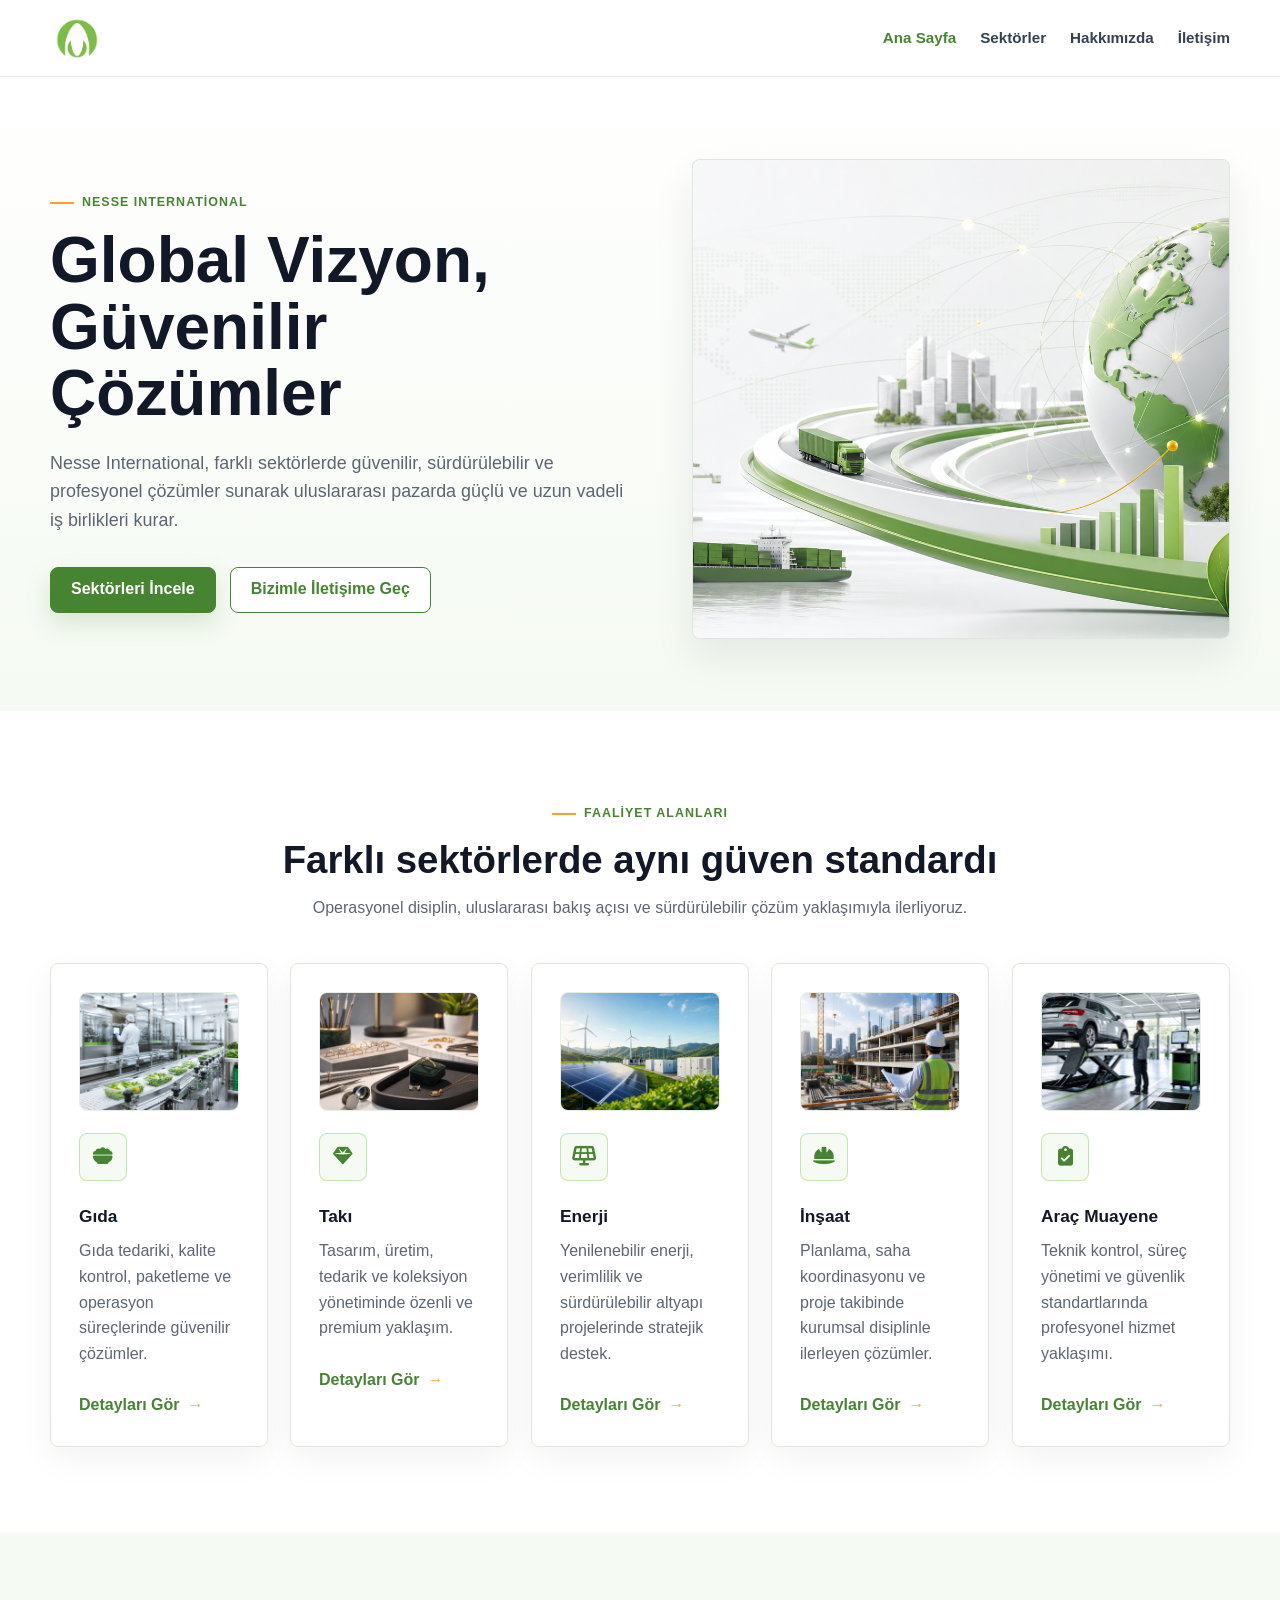
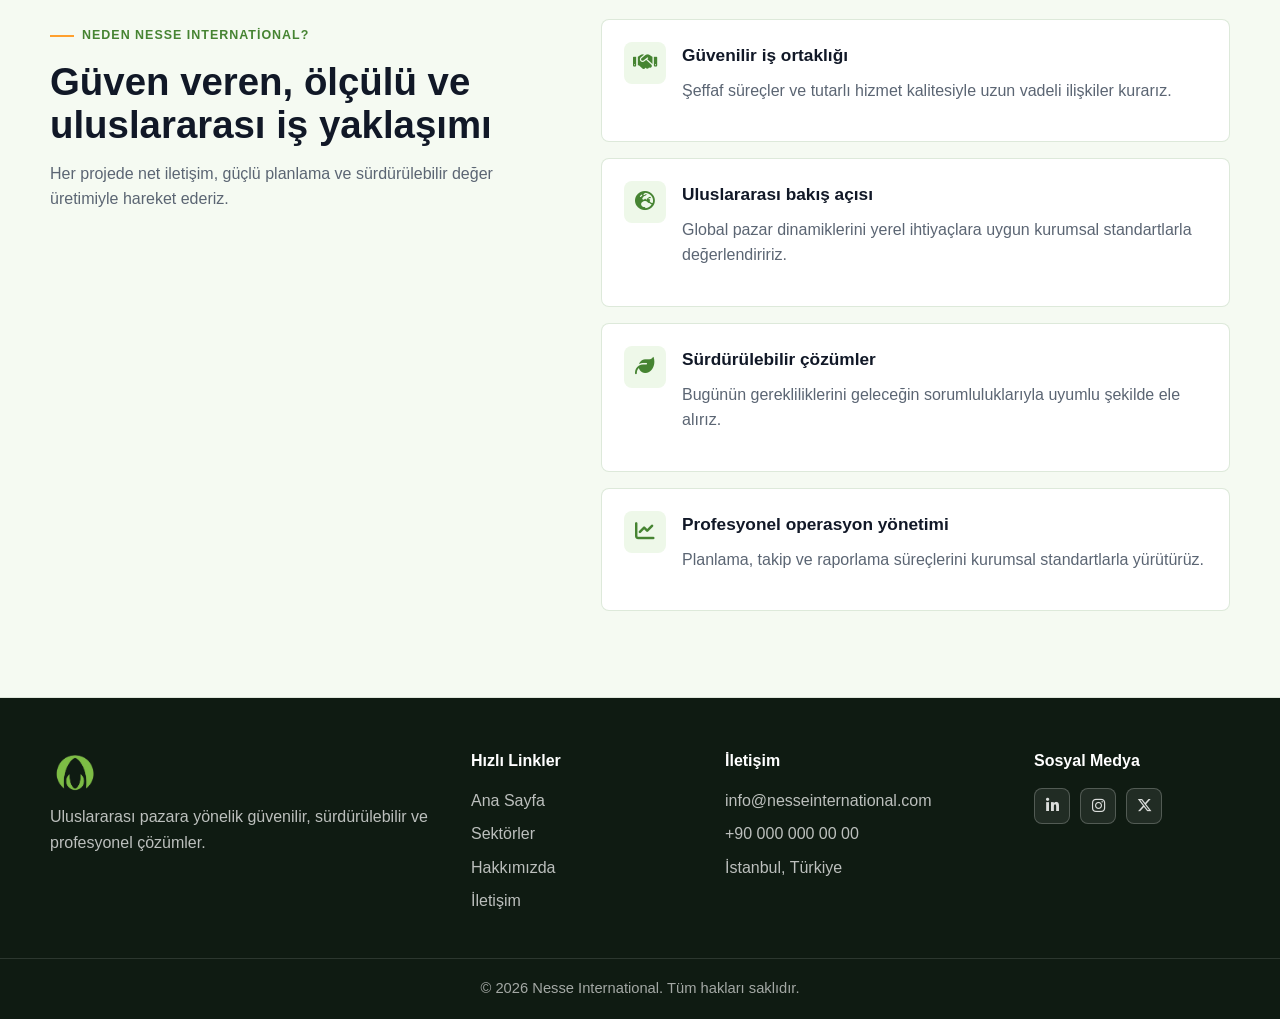
==== index.html @ e35ef635 "Add initial Nesse International website Add complete static site for Nesse International: homepage, " ====
<!doctype html>
<html lang="tr">
  <head>
    <meta charset="utf-8" />
    <meta name="viewport" content="width=device-width, initial-scale=1" />
    <title>Nesse International | Ana Sayfa</title>
    <meta
      name="description"
      content="Nesse International, farkli sektorlerde guvenilir, surdurulebilir ve profesyonel cozumler sunan kurumsal bir is ortagidir."
    />
    <link rel="stylesheet" href="https://cdnjs.cloudflare.com/ajax/libs/font-awesome/6.5.2/css/all.min.css" />
    <link rel="stylesheet" href="styles.css" />
  </head>
  <body>
    <header class="site-header">
      <nav class="navbar" aria-label="Ana navigasyon">
        <a class="brand" href="index.html" aria-label="Nesse International Ana Sayfa">
          <img class="brand-logo" src="assets/nesse_logo_yazisiz.png" alt="Nesse International" />
        </a>
        <button class="menu-toggle" type="button" aria-expanded="false" aria-controls="primary-menu">
          <span></span>
          <span></span>
          <span></span>
          <span class="sr-only">Menüyü aç</span>
        </button>
        <div class="nav-links" id="primary-menu">
          <a class="active" href="index.html">Ana Sayfa</a>
          <a href="sektorler.html">Sektörler</a>
          <a href="hakkimizda.html">Hakkımızda</a>
          <a href="iletisim.html">İletişim</a>
        </div>
      </nav>
    </header>

    <main>
      <section class="hero">
        <div class="container hero-grid">
          <div class="hero-copy">
            <span class="eyebrow">Nesse International</span>
            <h1>Global Vizyon, Güvenilir Çözümler</h1>
            <p>
              Nesse International, farklı sektörlerde güvenilir, sürdürülebilir ve profesyonel çözümler
              sunarak uluslararası pazarda güçlü ve uzun vadeli iş birlikleri kurar.
            </p>
            <div class="hero-actions">
              <a class="btn" href="sektorler.html">Sektörleri İncele</a>
              <a class="btn btn-outline" href="iletisim.html">Bizimle İletişime Geç</a>
            </div>
          </div>
          <div class="hero-visual" aria-label="Global ticaret ve büyüme görseli">
            <img src="assets/hero-global.png" alt="Soyut global bağlantılar ve sürdürülebilir büyüme görseli" />
          </div>
        </div>
      </section>

      <section class="section">
        <div class="container section-heading">
          <span class="eyebrow">Faaliyet Alanları</span>
          <h2>Farklı sektörlerde aynı güven standardı</h2>
          <p>Operasyonel disiplin, uluslararası bakış açısı ve sürdürülebilir çözüm yaklaşımıyla ilerliyoruz.</p>
        </div>
        <div class="container card-grid five">
          <article class="service-card">
            <img src="assets/sector-gida.png" alt="Modern gıda üretim ve paketleme tesisi" />
            <span class="icon-box" aria-hidden="true"><i class="fa-solid fa-bowl-food"></i></span>
            <h3>Gıda</h3>
            <p>Gıda tedariki, kalite kontrol, paketleme ve operasyon süreçlerinde güvenilir çözümler.</p>
            <a class="text-link" href="sektorler.html">Detayları Gör</a>
          </article>
          <article class="service-card">
            <img src="assets/sector-taki.png" alt="Premium takı üretim ve sunum alanı" />
            <span class="icon-box" aria-hidden="true"><i class="fa-solid fa-gem"></i></span>
            <h3>Takı</h3>
            <p>Tasarım, üretim, tedarik ve koleksiyon yönetiminde özenli ve premium yaklaşım.</p>
            <a class="text-link" href="sektorler.html">Detayları Gör</a>
          </article>
          <article class="service-card">
            <img src="assets/sector-enerji.png" alt="Yenilenebilir enerji altyapısı" />
            <span class="icon-box" aria-hidden="true"><i class="fa-solid fa-solar-panel"></i></span>
            <h3>Enerji</h3>
            <p>Yenilenebilir enerji, verimlilik ve sürdürülebilir altyapı projelerinde stratejik destek.</p>
            <a class="text-link" href="sektorler.html">Detayları Gör</a>
          </article>
          <article class="service-card">
            <img src="assets/sector-insaat.png" alt="Modern inşaat ve proje yönetimi sahası" />
            <span class="icon-box" aria-hidden="true"><i class="fa-solid fa-helmet-safety"></i></span>
            <h3>İnşaat</h3>
            <p>Planlama, saha koordinasyonu ve proje takibinde kurumsal disiplinle ilerleyen çözümler.</p>
            <a class="text-link" href="sektorler.html">Detayları Gör</a>
          </article>
          <article class="service-card">
            <img src="assets/sector-arac-muayene.png" alt="Araç muayene ve teknik kontrol istasyonu" />
            <span class="icon-box" aria-hidden="true"><i class="fa-solid fa-clipboard-check"></i></span>
            <h3>Araç Muayene</h3>
            <p>Teknik kontrol, süreç yönetimi ve güvenlik standartlarında profesyonel hizmet yaklaşımı.</p>
            <a class="text-link" href="sektorler.html">Detayları Gör</a>
          </article>
        </div>
      </section>

      <section class="section soft-section">
        <div class="container split">
          <div class="section-heading align-left">
            <span class="eyebrow">Neden Nesse International?</span>
            <h2>Güven veren, ölçülü ve uluslararası iş yaklaşımı</h2>
            <p>
              Her projede net iletişim, güçlü planlama ve sürdürülebilir değer üretimiyle hareket ederiz.
            </p>
          </div>
          <div class="feature-list">
            <div class="feature-item">
              <span class="check-icon" aria-hidden="true"><i class="fa-solid fa-handshake"></i></span>
              <div>
                <h3>Güvenilir iş ortaklığı</h3>
                <p>Şeffaf süreçler ve tutarlı hizmet kalitesiyle uzun vadeli ilişkiler kurarız.</p>
              </div>
            </div>
            <div class="feature-item">
              <span class="check-icon" aria-hidden="true"><i class="fa-solid fa-earth-europe"></i></span>
              <div>
                <h3>Uluslararası bakış açısı</h3>
                <p>Global pazar dinamiklerini yerel ihtiyaçlara uygun kurumsal standartlarla değerlendiririz.</p>
              </div>
            </div>
            <div class="feature-item">
              <span class="check-icon" aria-hidden="true"><i class="fa-solid fa-leaf"></i></span>
              <div>
                <h3>Sürdürülebilir çözümler</h3>
                <p>Bugünün gerekliliklerini geleceğin sorumluluklarıyla uyumlu şekilde ele alırız.</p>
              </div>
            </div>
            <div class="feature-item">
              <span class="check-icon" aria-hidden="true"><i class="fa-solid fa-chart-line"></i></span>
              <div>
                <h3>Profesyonel operasyon yönetimi</h3>
                <p>Planlama, takip ve raporlama süreçlerini kurumsal standartlarla yürütürüz.</p>
              </div>
            </div>
          </div>
        </div>
      </section>

    </main>

    <footer class="site-footer">
      <div class="container footer-grid">
        <div>
          <a class="brand footer-brand" href="index.html">
            <img class="brand-logo" src="assets/nesse_logo_yazisiz.png" alt="Nesse International" />
          </a>
          <p>Uluslararası pazara yönelik güvenilir, sürdürülebilir ve profesyonel çözümler.</p>
        </div>
        <div>
          <h3>Hızlı Linkler</h3>
          <a href="index.html">Ana Sayfa</a>
          <a href="sektorler.html">Sektörler</a>
          <a href="hakkimizda.html">Hakkımızda</a>
          <a href="iletisim.html">İletişim</a>
        </div>
        <div>
          <h3>İletişim</h3>
          <p>info@nesseinternational.com</p>
          <p>+90 000 000 00 00</p>
          <p>İstanbul, Türkiye</p>
        </div>
        <div>
          <h3>Sosyal Medya</h3>
          <div class="social-row" aria-label="Sosyal medya ikonları">
            <span><i class="fa-brands fa-linkedin-in" aria-hidden="true"></i></span>
            <span><i class="fa-brands fa-instagram" aria-hidden="true"></i></span>
            <span><i class="fa-brands fa-x-twitter" aria-hidden="true"></i></span>
          </div>
        </div>
      </div>
      <div class="footer-bottom">© 2026 Nesse International. Tüm hakları saklıdır.</div>
    </footer>

    <script src="script.js"></script>
  </body>
</html>
---- styles.css ----
:root {
  --green: #468432;
  --green-dark: #356926;
  --green-soft: #9ad872;
  --yellow: #ffef91;
  --orange: #ffa02e;
  --ink: #111827;
  --muted: #5b6573;
  --line: #dfe7dc;
  --surface: #ffffff;
  --surface-soft: #f5faf2;
  --surface-gray: #f7f8f6;
  --shadow: 0 18px 42px rgba(17, 24, 39, 0.08);
  --radius: 8px;
  --container: 1180px;
}

* {
  box-sizing: border-box;
}

body {
  margin: 0;
  color: var(--ink);
  background: var(--surface);
  font-family: Inter, Manrope, "Segoe UI", Arial, sans-serif;
  line-height: 1.6;
}

html {
  scroll-behavior: smooth;
  scrollbar-color: var(--green) #eef8e9;
  scrollbar-width: thin;
}

::-webkit-scrollbar {
  width: 12px;
}

::-webkit-scrollbar-track {
  background: #eef8e9;
}

::-webkit-scrollbar-thumb {
  border: 3px solid #eef8e9;
  border-radius: 999px;
  background: var(--green);
}

::-webkit-scrollbar-thumb:hover {
  background: var(--green-dark);
}

img {
  display: block;
  max-width: 100%;
}

a {
  color: inherit;
  text-decoration: none;
}

p,
h1,
h2,
h3 {
  margin-top: 0;
}

p {
  color: var(--muted);
}

.container {
  width: min(100% - 40px, var(--container));
  margin-inline: auto;
}

.narrow {
  max-width: 840px;
  text-align: center;
}

.site-header {
  position: sticky;
  top: 0;
  z-index: 50;
  background: rgba(255, 255, 255, 0.92);
  border-bottom: 1px solid rgba(223, 231, 220, 0.8);
  backdrop-filter: blur(14px);
}

.navbar {
  width: min(100% - 40px, var(--container));
  min-height: 76px;
  margin-inline: auto;
  display: flex;
  align-items: center;
  justify-content: space-between;
  gap: 24px;
}

.brand {
  display: inline-flex;
  align-items: center;
  gap: 12px;
  font-weight: 800;
  color: var(--ink);
  letter-spacing: 0;
}

.brand-logo {
  display: block;
  width: auto;
  height: 52px;
  object-fit: contain;
}

.brand-mark {
  display: grid;
  width: 40px;
  height: 40px;
  place-items: center;
  border-radius: var(--radius);
  color: #ffffff;
  background: linear-gradient(135deg, var(--green), var(--green-soft));
  font-weight: 900;
}

.nav-links {
  display: flex;
  align-items: center;
  gap: 24px;
  font-size: 0.95rem;
  font-weight: 650;
}

.nav-links a:not(.btn) {
  color: #334155;
}

.nav-links a:not(.btn):hover,
.nav-links a.active {
  color: var(--green);
}

.btn {
  display: inline-flex;
  min-height: 46px;
  align-items: center;
  justify-content: center;
  border: 1px solid var(--green);
  border-radius: var(--radius);
  padding: 0 20px;
  background: var(--green);
  color: #ffffff;
  font-weight: 750;
  line-height: 1.15;
  box-shadow: 0 10px 24px rgba(70, 132, 50, 0.18);
  transition: background 180ms ease, border-color 180ms ease, transform 180ms ease;
}

.btn:hover {
  border-color: var(--green-dark);
  background: var(--green-dark);
  transform: translateY(-1px);
}

.btn-small {
  min-height: 40px;
  padding-inline: 16px;
}

.btn-outline {
  color: var(--green);
  background: #ffffff;
  box-shadow: none;
}

.btn-outline:hover {
  color: #ffffff;
}

.btn-light {
  border-color: #ffffff;
  color: var(--green);
  background: #ffffff;
  box-shadow: none;
}

.btn-light:hover {
  border-color: var(--yellow);
  background: var(--yellow);
  color: var(--ink);
}

.menu-toggle {
  display: none;
  width: 44px;
  height: 44px;
  border: 1px solid var(--line);
  border-radius: var(--radius);
  background: #ffffff;
  cursor: pointer;
}

.menu-toggle span:not(.sr-only) {
  display: block;
  width: 18px;
  height: 2px;
  margin: 4px auto;
  background: var(--ink);
}

.sr-only {
  position: absolute;
  width: 1px;
  height: 1px;
  padding: 0;
  overflow: hidden;
  clip: rect(0, 0, 0, 0);
  white-space: nowrap;
  border: 0;
}

.hero {
  padding: 82px 0 72px;
  background: linear-gradient(180deg, #ffffff 0%, var(--surface-soft) 100%);
}

.hero-grid {
  display: grid;
  grid-template-columns: minmax(0, 1fr) minmax(360px, 0.92fr);
  align-items: center;
  gap: 58px;
}

.hero-copy h1,
.page-hero h1 {
  max-width: 760px;
  margin-bottom: 22px;
  color: var(--ink);
  font-size: clamp(2.5rem, 5vw, 4.9rem);
  line-height: 1.04;
  letter-spacing: 0;
}

.hero-copy p,
.page-hero p {
  max-width: 680px;
  font-size: 1.12rem;
}

.hero-actions {
  display: flex;
  flex-wrap: wrap;
  gap: 14px;
  margin-top: 32px;
}

.hero-visual {
  overflow: hidden;
  border: 1px solid rgba(70, 132, 50, 0.18);
  border-radius: var(--radius);
  background: #ffffff;
  box-shadow: var(--shadow);
}

.hero-visual img {
  width: 100%;
  aspect-ratio: 1.12 / 1;
  object-fit: cover;
}

.eyebrow {
  display: inline-flex;
  align-items: center;
  gap: 8px;
  margin-bottom: 14px;
  color: var(--green);
  font-size: 0.78rem;
  font-weight: 850;
  letter-spacing: 0.08em;
  text-transform: uppercase;
}

.eyebrow::before {
  content: "";
  width: 24px;
  height: 2px;
  background: var(--orange);
}

.section {
  padding: 86px 0;
}

.no-top {
  padding-top: 0;
}

.soft-section {
  background: var(--surface-soft);
}

.section-heading {
  max-width: 760px;
  margin-bottom: 42px;
  text-align: center;
}

.section-heading h2,
.content-card h2,
.contact-info h2,
.sector-content h2 {
  margin-bottom: 14px;
  color: var(--ink);
  font-size: clamp(1.8rem, 3vw, 2.8rem);
  line-height: 1.13;
  letter-spacing: 0;
}

.align-left {
  margin-inline: 0;
  text-align: left;
}

.card-grid {
  display: grid;
  gap: 22px;
}

.card-grid.four {
  grid-template-columns: repeat(4, minmax(0, 1fr));
}

.card-grid.five {
  grid-template-columns: repeat(5, minmax(0, 1fr));
}

.service-card,
.value-card,
.content-card,
.contact-form,
.contact-info {
  border: 1px solid var(--line);
  border-radius: var(--radius);
  background: #ffffff;
  box-shadow: 0 12px 34px rgba(17, 24, 39, 0.05);
}

.service-card,
.value-card {
  padding: 28px;
}

.service-card img {
  width: 100%;
  aspect-ratio: 1.35 / 1;
  margin-bottom: 22px;
  border-radius: var(--radius);
  object-fit: cover;
  border: 1px solid rgba(70, 132, 50, 0.13);
}

.service-card h3,
.value-card h3,
.feature-item h3 {
  margin-bottom: 8px;
  color: var(--ink);
  font-size: 1.08rem;
}

.text-link {
  display: inline-flex;
  margin-top: 10px;
  color: var(--green);
  font-weight: 800;
}

.text-link::after {
  content: "→";
  margin-left: 8px;
  color: var(--orange);
}

.icon-box {
  position: relative;
  display: inline-grid;
  width: 48px;
  height: 48px;
  place-items: center;
  margin-bottom: 22px;
  border: 1px solid rgba(154, 216, 114, 0.55);
  border-radius: var(--radius);
  background: var(--surface-soft);
}

.icon-box.large {
  width: 86px;
  height: 86px;
  margin: 0;
}

.icon-box i,
.check-icon i,
.mini-icon i {
  color: var(--green);
  font-size: 1.22rem;
  line-height: 1;
}

.split {
  display: grid;
  grid-template-columns: 0.88fr 1.12fr;
  gap: 56px;
  align-items: start;
}

.feature-list {
  display: grid;
  gap: 16px;
}

.feature-item {
  display: grid;
  grid-template-columns: 42px 1fr;
  gap: 16px;
  padding: 22px;
  border: 1px solid rgba(70, 132, 50, 0.18);
  border-radius: var(--radius);
  background: #ffffff;
}

.check-icon {
  position: relative;
  display: grid;
  width: 42px;
  height: 42px;
  place-items: center;
  border-radius: var(--radius);
  background: #eef8e9;
}

.page-hero {
  padding: 74px 0 66px;
  background: linear-gradient(180deg, #ffffff 0%, var(--surface-soft) 100%);
}

.page-hero h1,
.page-hero p {
  margin-inline: auto;
}

.sector-stack {
  display: grid;
  gap: 24px;
}

.sector-panel {
  display: grid;
  grid-template-columns: 220px 1fr;
  gap: 34px;
  align-items: center;
  padding: 34px;
  border: 1px solid var(--line);
  border-radius: var(--radius);
  background: #ffffff;
  box-shadow: 0 12px 34px rgba(17, 24, 39, 0.05);
}

.sector-media {
  display: grid;
  min-height: 220px;
  place-items: center;
  overflow: hidden;
  border-radius: var(--radius);
  background: var(--surface-soft);
}

.sector-media img {
  width: 100%;
  height: 100%;
  min-height: 220px;
  object-fit: cover;
}

.accent-green .sector-media {
  background: #eef8e9;
}

.accent-lime .sector-media {
  background: #f3fbef;
}

.accent-yellow .sector-media {
  background: #fffbea;
}

.accent-orange .sector-media {
  background: #fff4e5;
}

.accent-gray .sector-media {
  background: #f4f6f4;
}

.pill {
  display: inline-flex;
  margin-bottom: 12px;
  border-radius: 999px;
  padding: 5px 12px;
  background: #fff4e5;
  color: #885316;
  font-size: 0.78rem;
  font-weight: 800;
}

.clean-list {
  display: grid;
  gap: 9px;
  margin: 20px 0 24px;
  padding: 0;
  list-style: none;
  color: #344054;
}

.clean-list li {
  position: relative;
  padding-left: 24px;
}

.clean-list li::before {
  content: "";
  position: absolute;
  left: 0;
  top: 0.72em;
  width: 8px;
  height: 8px;
  border-radius: 50%;
  background: var(--green);
}

.about-grid,
.contact-grid {
  display: grid;
  grid-template-columns: minmax(0, 0.95fr) minmax(0, 1.05fr);
  gap: 44px;
  align-items: center;
}

.visual-placeholder,
.map-placeholder {
  display: grid;
  place-items: center;
  border: 1px solid var(--line);
  border-radius: var(--radius);
  background:
    linear-gradient(135deg, rgba(70, 132, 50, 0.12), rgba(154, 216, 114, 0.08)),
    var(--surface-gray);
  color: var(--green);
  font-weight: 800;
}

.visual-placeholder {
  min-height: 430px;
}

.map-placeholder {
  min-height: 320px;
}

.two-column {
  display: grid;
  grid-template-columns: repeat(2, minmax(0, 1fr));
  gap: 24px;
}

.content-card {
  padding: 34px;
}

.contact-grid {
  align-items: start;
}

.contact-form {
  display: grid;
  gap: 18px;
  padding: 34px;
}

.field-row {
  display: grid;
  grid-template-columns: repeat(2, minmax(0, 1fr));
  gap: 18px;
}

.field-group {
  display: grid;
  gap: 8px;
}

label {
  color: #253044;
  font-size: 0.92rem;
  font-weight: 750;
}

input,
textarea {
  width: 100%;
  border: 1px solid #d7dfd3;
  border-radius: var(--radius);
  padding: 13px 14px;
  color: var(--ink);
  background: #ffffff;
  font: inherit;
}

input:focus,
textarea:focus {
  border-color: var(--green);
  outline: 3px solid rgba(154, 216, 114, 0.3);
}

textarea {
  resize: vertical;
}

.contact-info {
  padding: 34px;
}

.info-item {
  display: grid;
  grid-template-columns: 38px 1fr;
  gap: 14px;
  padding: 18px 0;
  border-top: 1px solid var(--line);
}

.mini-icon {
  display: grid;
  width: 38px;
  height: 38px;
  place-items: center;
  border-radius: var(--radius);
  background: #eef8e9;
}

.mini-icon i {
  font-size: 1rem;
}

.site-footer {
  border-top: 1px solid var(--line);
  background: #0f1b12;
  color: #ffffff;
}

.footer-grid {
  display: grid;
  grid-template-columns: 1.4fr 0.8fr 1fr 0.7fr;
  gap: 30px;
  padding: 50px 0 36px;
}

.footer-grid p,
.footer-grid a {
  display: block;
  margin: 0 0 8px;
  color: rgba(255, 255, 255, 0.72);
}

.footer-grid h3 {
  margin-bottom: 14px;
  font-size: 1rem;
  color: #ffffff;
}

.footer-brand {
  display: inline-flex;
  margin-bottom: 16px;
  color: #ffffff;
}

.footer-brand .brand-logo {
  height: 48px;
}

.social-row {
  display: flex;
  gap: 10px;
}

.social-row span {
  display: grid;
  width: 36px;
  height: 36px;
  place-items: center;
  border: 1px solid rgba(255, 255, 255, 0.22);
  border-radius: var(--radius);
  background: rgba(255, 255, 255, 0.08);
}

.social-row i {
  color: rgba(255, 255, 255, 0.84);
  font-size: 0.95rem;
}

.reveal {
  opacity: 0;
  transform: translate3d(0, 22px, 0);
  transition:
    opacity var(--reveal-duration, 560ms) ease,
    transform var(--reveal-duration, 560ms) cubic-bezier(0.16, 1, 0.3, 1);
  transition-delay: var(--reveal-delay, 0ms);
  will-change: opacity, transform;
}

.reveal.is-visible {
  opacity: 1;
  transform: translate3d(0, 0, 0);
}

.footer-bottom {
  border-top: 1px solid rgba(255, 255, 255, 0.12);
  padding: 18px 20px;
  color: rgba(255, 255, 255, 0.62);
  text-align: center;
  font-size: 0.92rem;
}

@media (max-width: 980px) {
  .hero-grid,
  .split,
  .about-grid,
  .contact-grid,
  .two-column {
    grid-template-columns: 1fr;
  }

  .card-grid.four,
  .card-grid.five {
    grid-template-columns: repeat(2, minmax(0, 1fr));
  }

  .sector-panel {
    grid-template-columns: 1fr;
  }

  .sector-media {
    min-height: 180px;
  }

  .footer-grid {
    grid-template-columns: repeat(2, minmax(0, 1fr));
  }
}

@media (max-width: 760px) {
  .container,
  .navbar {
    width: min(100% - 28px, var(--container));
  }

  .navbar {
    min-height: 68px;
  }

  .menu-toggle {
    display: block;
  }

  .nav-links {
    position: absolute;
    inset: 68px 14px auto;
    display: none;
    flex-direction: column;
    align-items: stretch;
    gap: 0;
    padding: 12px;
    border: 1px solid var(--line);
    border-radius: var(--radius);
    background: #ffffff;
    box-shadow: var(--shadow);
  }

  .nav-links.open {
    display: flex;
  }

  .nav-links a {
    padding: 12px;
  }

  .nav-links .btn {
    margin-top: 8px;
  }

  .hero,
  .section,
  .page-hero {
    padding: 58px 0;
  }

  .hero-copy h1,
  .page-hero h1 {
    font-size: 2.55rem;
  }

  .hero-visual img {
    aspect-ratio: 1 / 0.82;
  }

  .card-grid.four,
  .card-grid.five,
  .field-row,
  .footer-grid {
    grid-template-columns: 1fr;
  }

}

@media (max-width: 460px) {
  .hero-actions {
    flex-direction: column;
  }

  .btn {
    width: 100%;
  }

  .service-card,
  .value-card,
  .content-card,
  .contact-form,
  .contact-info,
  .sector-panel {
    padding: 22px;
  }
}

@media (prefers-reduced-motion: reduce) {
  html {
    scroll-behavior: auto;
  }

  .reveal {
    opacity: 1;
    transform: none;
    transition: none;
  }
}
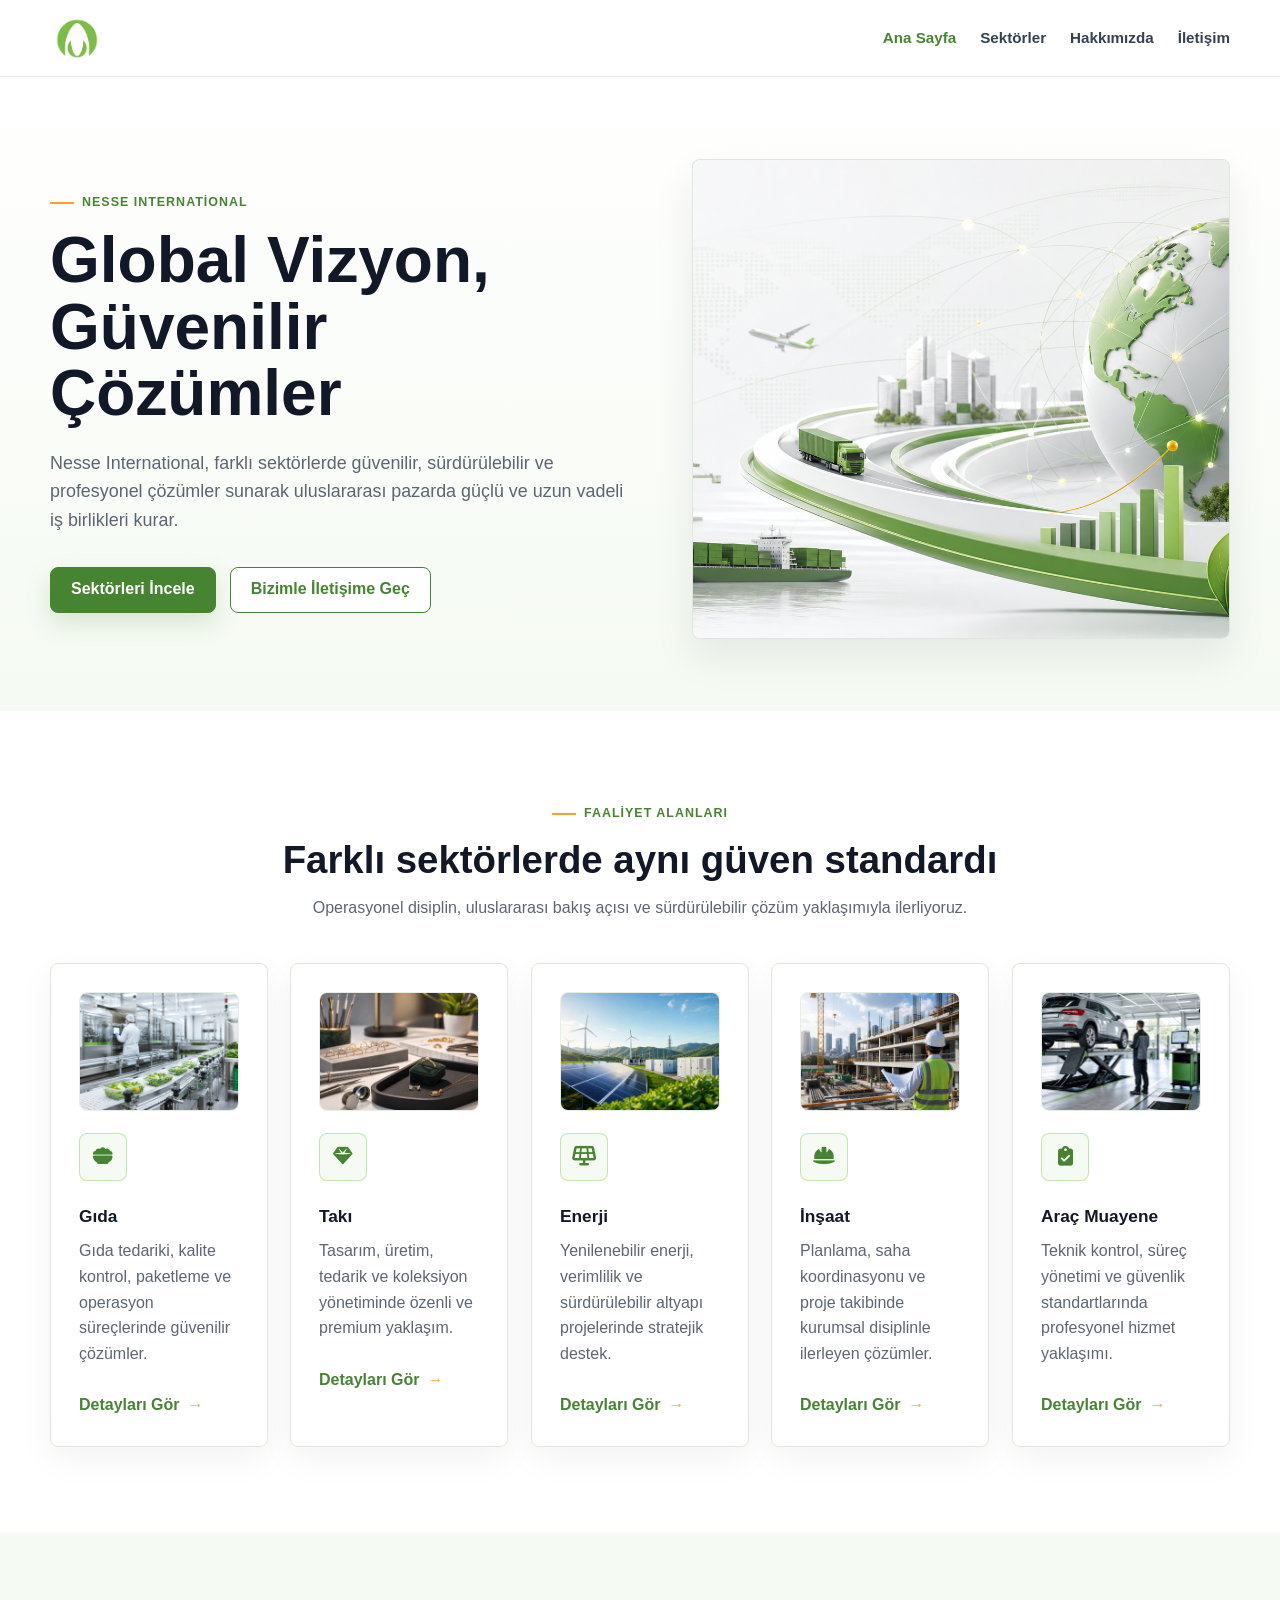
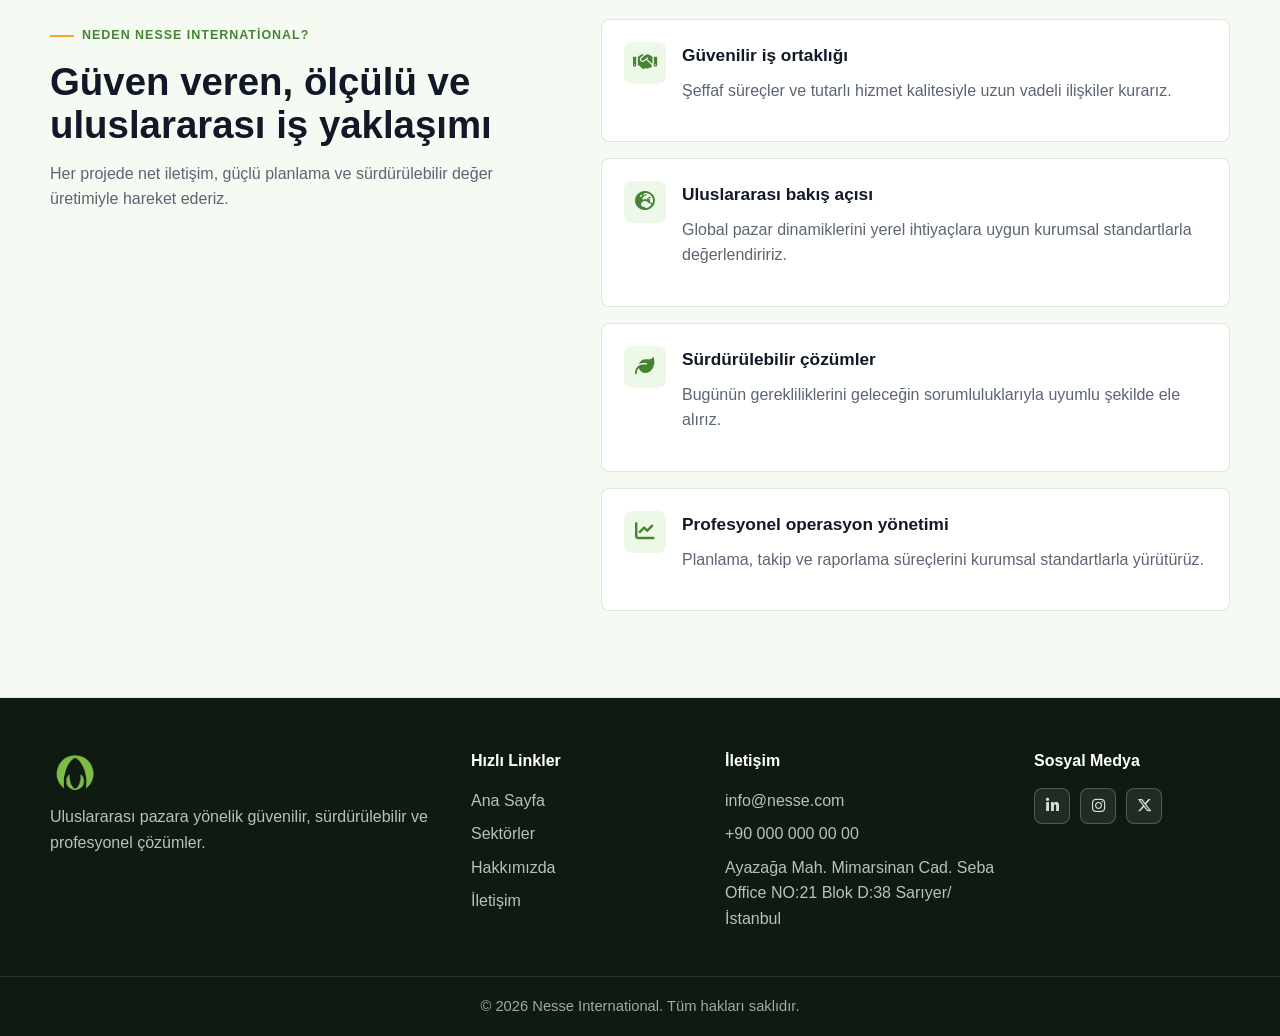
==== commit 85a79ca1: "Update contact email and office address Replace legacy contact details across site pages: change con" ====
--- a/index.html
+++ b/index.html
@@ -159,9 +159,9 @@
         </div>
         <div>
           <h3>İletişim</h3>
-          <p>info@nesseinternational.com</p>
+          <p>info@nesse.com</p>
           <p>+90 000 000 00 00</p>
-          <p>İstanbul, Türkiye</p>
+          <p>Ayazağa Mah. Mimarsinan Cad. Seba Office NO:21 Blok D:38 Sarıyer/İstanbul</p>
         </div>
         <div>
           <h3>Sosyal Medya</h3>
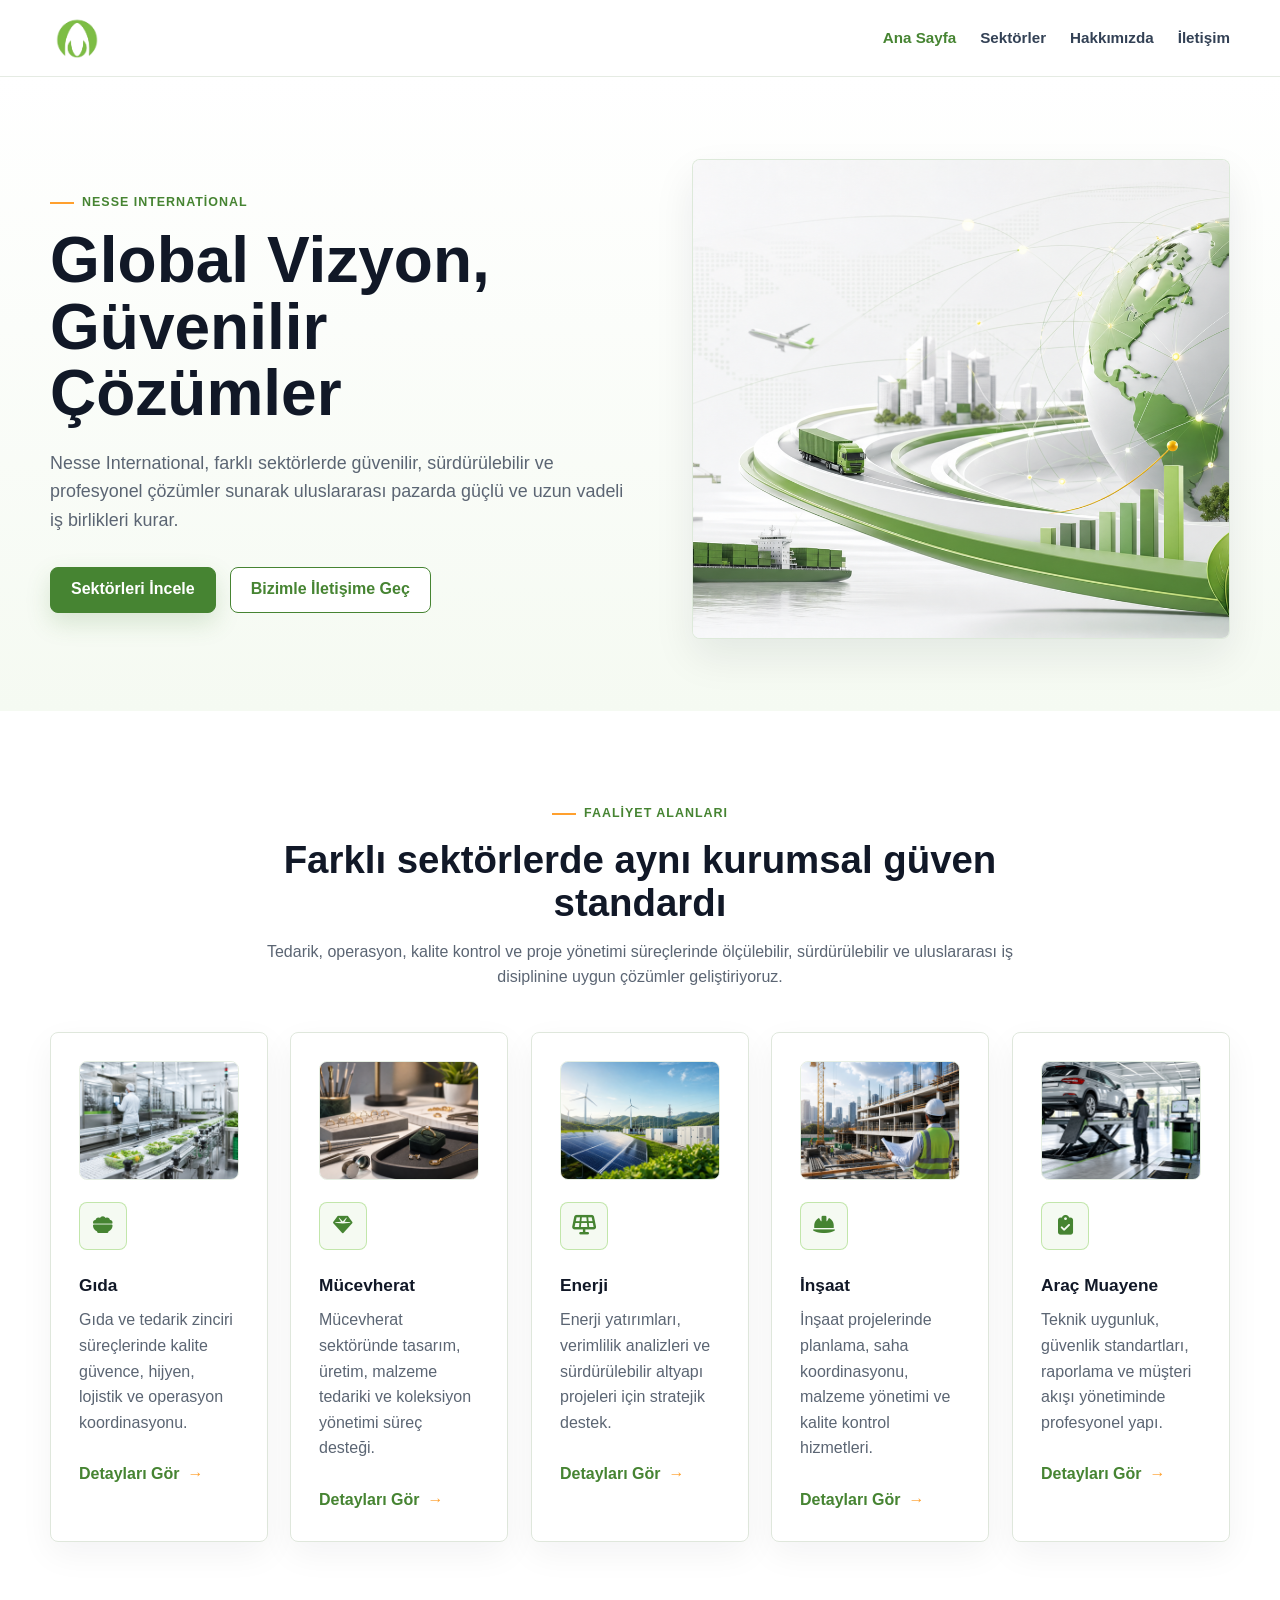
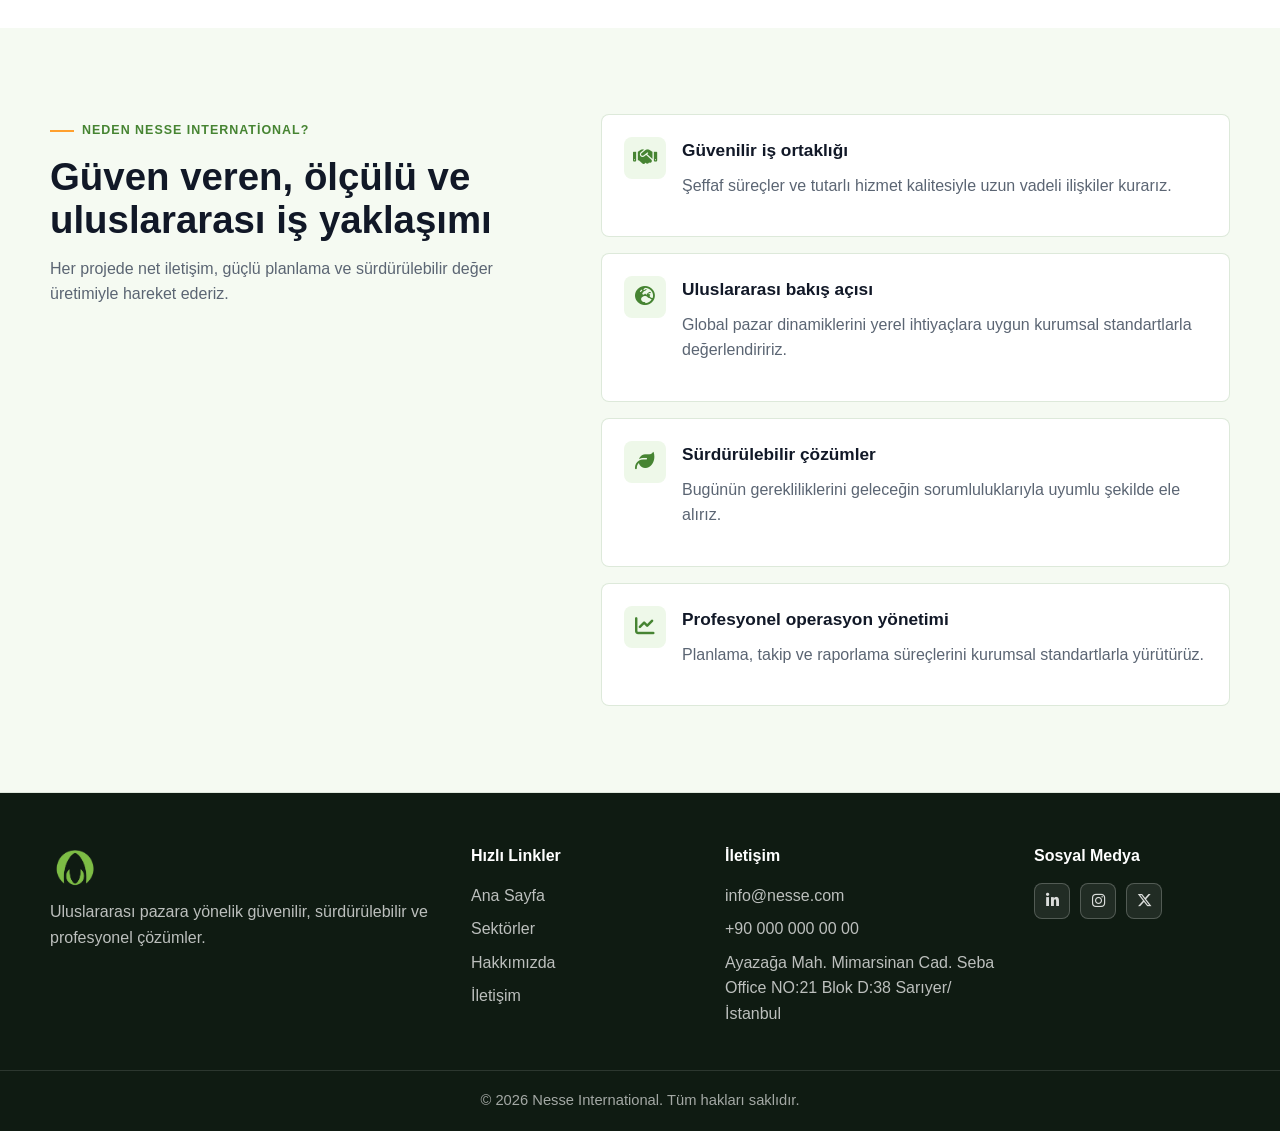
==== commit a74f5e49: "Add sector detail pages and content/UI updates Add dedicated sector detail pages (sektor-gida, sekto" ====
--- a/index.html
+++ b/index.html
@@ -6,7 +6,7 @@
     <title>Nesse International | Ana Sayfa</title>
     <meta
       name="description"
-      content="Nesse International, farkli sektorlerde guvenilir, surdurulebilir ve profesyonel cozumler sunan kurumsal bir is ortagidir."
+      content="Nesse International, farklı sektörlerde güvenilir, sürdürülebilir ve profesyonel çözümler sunan kurumsal bir iş ortağıdır."
     />
     <link rel="stylesheet" href="https://cdnjs.cloudflare.com/ajax/libs/font-awesome/6.5.2/css/all.min.css" />
     <link rel="stylesheet" href="styles.css" />
@@ -56,44 +56,47 @@
       <section class="section">
         <div class="container section-heading">
           <span class="eyebrow">Faaliyet Alanları</span>
-          <h2>Farklı sektörlerde aynı güven standardı</h2>
-          <p>Operasyonel disiplin, uluslararası bakış açısı ve sürdürülebilir çözüm yaklaşımıyla ilerliyoruz.</p>
+          <h2>Farklı sektörlerde aynı kurumsal güven standardı</h2>
+          <p>
+            Tedarik, operasyon, kalite kontrol ve proje yönetimi süreçlerinde ölçülebilir,
+            sürdürülebilir ve uluslararası iş disiplinine uygun çözümler geliştiriyoruz.
+          </p>
         </div>
         <div class="container card-grid five">
           <article class="service-card">
             <img src="assets/sector-gida.png" alt="Modern gıda üretim ve paketleme tesisi" />
             <span class="icon-box" aria-hidden="true"><i class="fa-solid fa-bowl-food"></i></span>
             <h3>Gıda</h3>
-            <p>Gıda tedariki, kalite kontrol, paketleme ve operasyon süreçlerinde güvenilir çözümler.</p>
-            <a class="text-link" href="sektorler.html">Detayları Gör</a>
+            <p>Gıda ve tedarik zinciri süreçlerinde kalite güvence, hijyen, lojistik ve operasyon koordinasyonu.</p>
+            <a class="text-link" href="sektor-gida.html">Detayları Gör</a>
           </article>
           <article class="service-card">
-            <img src="assets/sector-taki.png" alt="Premium takı üretim ve sunum alanı" />
+            <img src="assets/sector-taki.png" alt="Mücevherat üretim ve sunum alanı" />
             <span class="icon-box" aria-hidden="true"><i class="fa-solid fa-gem"></i></span>
-            <h3>Takı</h3>
-            <p>Tasarım, üretim, tedarik ve koleksiyon yönetiminde özenli ve premium yaklaşım.</p>
-            <a class="text-link" href="sektorler.html">Detayları Gör</a>
+            <h3>Mücevherat</h3>
+            <p>Mücevherat sektöründe tasarım, üretim, malzeme tedariki ve koleksiyon yönetimi süreç desteği.</p>
+            <a class="text-link" href="sektor-mucevherat.html">Detayları Gör</a>
           </article>
           <article class="service-card">
             <img src="assets/sector-enerji.png" alt="Yenilenebilir enerji altyapısı" />
             <span class="icon-box" aria-hidden="true"><i class="fa-solid fa-solar-panel"></i></span>
             <h3>Enerji</h3>
-            <p>Yenilenebilir enerji, verimlilik ve sürdürülebilir altyapı projelerinde stratejik destek.</p>
-            <a class="text-link" href="sektorler.html">Detayları Gör</a>
+            <p>Enerji yatırımları, verimlilik analizleri ve sürdürülebilir altyapı projeleri için stratejik destek.</p>
+            <a class="text-link" href="sektor-enerji.html">Detayları Gör</a>
           </article>
           <article class="service-card">
             <img src="assets/sector-insaat.png" alt="Modern inşaat ve proje yönetimi sahası" />
             <span class="icon-box" aria-hidden="true"><i class="fa-solid fa-helmet-safety"></i></span>
             <h3>İnşaat</h3>
-            <p>Planlama, saha koordinasyonu ve proje takibinde kurumsal disiplinle ilerleyen çözümler.</p>
-            <a class="text-link" href="sektorler.html">Detayları Gör</a>
+            <p>İnşaat projelerinde planlama, saha koordinasyonu, malzeme yönetimi ve kalite kontrol hizmetleri.</p>
+            <a class="text-link" href="sektor-insaat.html">Detayları Gör</a>
           </article>
           <article class="service-card">
             <img src="assets/sector-arac-muayene.png" alt="Araç muayene ve teknik kontrol istasyonu" />
             <span class="icon-box" aria-hidden="true"><i class="fa-solid fa-clipboard-check"></i></span>
             <h3>Araç Muayene</h3>
-            <p>Teknik kontrol, süreç yönetimi ve güvenlik standartlarında profesyonel hizmet yaklaşımı.</p>
-            <a class="text-link" href="sektorler.html">Detayları Gör</a>
+            <p>Teknik uygunluk, güvenlik standartları, raporlama ve müşteri akışı yönetiminde profesyonel yapı.</p>
+            <a class="text-link" href="sektor-arac-muayene.html">Detayları Gör</a>
           </article>
         </div>
       </section>
@@ -139,7 +142,6 @@
           </div>
         </div>
       </section>
-
     </main>
 
     <footer class="site-footer">
--- a/styles.css
+++ b/styles.css
@@ -366,7 +366,8 @@
 
 .service-card h3,
 .value-card h3,
-.feature-item h3 {
+.feature-item h3,
+.detail-list h3 {
   margin-bottom: 8px;
   color: var(--ink);
   font-size: 1.08rem;
@@ -542,6 +543,70 @@
   background: var(--green);
 }
 
+.sector-detail-hero {
+  padding: 74px 0;
+  background: linear-gradient(180deg, #ffffff 0%, var(--surface-soft) 100%);
+}
+
+.sector-detail-grid {
+  display: grid;
+  grid-template-columns: minmax(0, 0.95fr) minmax(360px, 0.9fr);
+  gap: 54px;
+  align-items: center;
+}
+
+.sector-detail-grid h1 {
+  max-width: 780px;
+  margin-bottom: 22px;
+  color: var(--ink);
+  font-size: clamp(2.35rem, 4.4vw, 4.4rem);
+  line-height: 1.06;
+  letter-spacing: 0;
+}
+
+.sector-detail-grid p {
+  max-width: 680px;
+  font-size: 1.08rem;
+}
+
+.detail-media,
+.about-media {
+  overflow: hidden;
+  margin: 0;
+  border: 1px solid rgba(70, 132, 50, 0.18);
+  border-radius: var(--radius);
+  background: #ffffff;
+  box-shadow: var(--shadow);
+}
+
+.detail-media img,
+.about-media img {
+  width: 100%;
+  height: 100%;
+  min-height: 430px;
+  object-fit: cover;
+}
+
+.detail-layout {
+  display: grid;
+  grid-template-columns: minmax(0, 0.88fr) minmax(0, 1.12fr);
+  gap: 42px;
+  align-items: start;
+}
+
+.detail-list {
+  display: grid;
+  gap: 16px;
+}
+
+.detail-list article {
+  padding: 24px;
+  border: 1px solid rgba(70, 132, 50, 0.18);
+  border-radius: var(--radius);
+  background: #ffffff;
+  box-shadow: 0 12px 34px rgba(17, 24, 39, 0.05);
+}
+
 .about-grid,
 .contact-grid {
   display: grid;
@@ -550,25 +615,64 @@
   align-items: center;
 }
 
-.visual-placeholder,
-.map-placeholder {
-  display: grid;
-  place-items: center;
-  border: 1px solid var(--line);
-  border-radius: var(--radius);
-  background:
-    linear-gradient(135deg, rgba(70, 132, 50, 0.12), rgba(154, 216, 114, 0.08)),
-    var(--surface-gray);
-  color: var(--green);
-  font-weight: 800;
-}
-
-.visual-placeholder {
-  min-height: 430px;
-}
-
-.map-placeholder {
-  min-height: 320px;
+.map-section {
+  background: linear-gradient(180deg, #ffffff 0%, var(--surface-soft) 100%);
+}
+
+.map-shell {
+  display: grid;
+  grid-template-columns: minmax(280px, 0.46fr) minmax(0, 1fr);
+  gap: 28px;
+  align-items: stretch;
+  padding: 28px;
+  border: 1px solid rgba(70, 132, 50, 0.18);
+  border-radius: var(--radius);
+  background: #ffffff;
+  box-shadow: 0 18px 45px rgba(70, 132, 50, 0.08);
+}
+
+.map-copy {
+  display: flex;
+  flex-direction: column;
+  justify-content: center;
+  padding: 8px;
+}
+
+.map-copy h2 {
+  margin-bottom: 14px;
+  color: var(--ink);
+  font-size: clamp(1.8rem, 3vw, 2.7rem);
+  line-height: 1.13;
+}
+
+.map-address {
+  display: grid;
+  grid-template-columns: 38px 1fr;
+  gap: 14px;
+  margin-top: 22px;
+  padding-top: 20px;
+  border-top: 1px solid var(--line);
+}
+
+.map-address p {
+  margin: 0;
+  color: #344054;
+  font-weight: 650;
+}
+
+.map-area {
+  overflow: hidden;
+  min-height: 420px;
+  border: 1px solid rgba(70, 132, 50, 0.22);
+  border-radius: var(--radius);
+  background: var(--surface-gray);
+}
+
+.map-area iframe {
+  width: 100%;
+  height: 100%;
+  min-height: 420px;
+  display: block;
 }
 
 .two-column {
@@ -734,11 +838,15 @@
 }
 
 @media (max-width: 980px) {
+
   .hero-grid,
   .split,
+  .sector-detail-grid,
+  .detail-layout,
   .about-grid,
   .contact-grid,
-  .two-column {
+  .two-column,
+  .map-shell {
     grid-template-columns: 1fr;
   }
 
@@ -761,6 +869,7 @@
 }
 
 @media (max-width: 760px) {
+
   .container,
   .navbar {
     width: min(100% - 28px, var(--container));
@@ -802,12 +911,14 @@
 
   .hero,
   .section,
-  .page-hero {
+  .page-hero,
+  .sector-detail-hero {
     padding: 58px 0;
   }
 
   .hero-copy h1,
-  .page-hero h1 {
+  .page-hero h1,
+  .sector-detail-grid h1 {
     font-size: 2.55rem;
   }
 
@@ -838,8 +949,17 @@
   .content-card,
   .contact-form,
   .contact-info,
-  .sector-panel {
+  .sector-panel,
+  .detail-list article,
+  .map-shell {
     padding: 22px;
+  }
+
+  .detail-media img,
+  .about-media img,
+  .map-area,
+  .map-area iframe {
+    min-height: 320px;
   }
 }
 
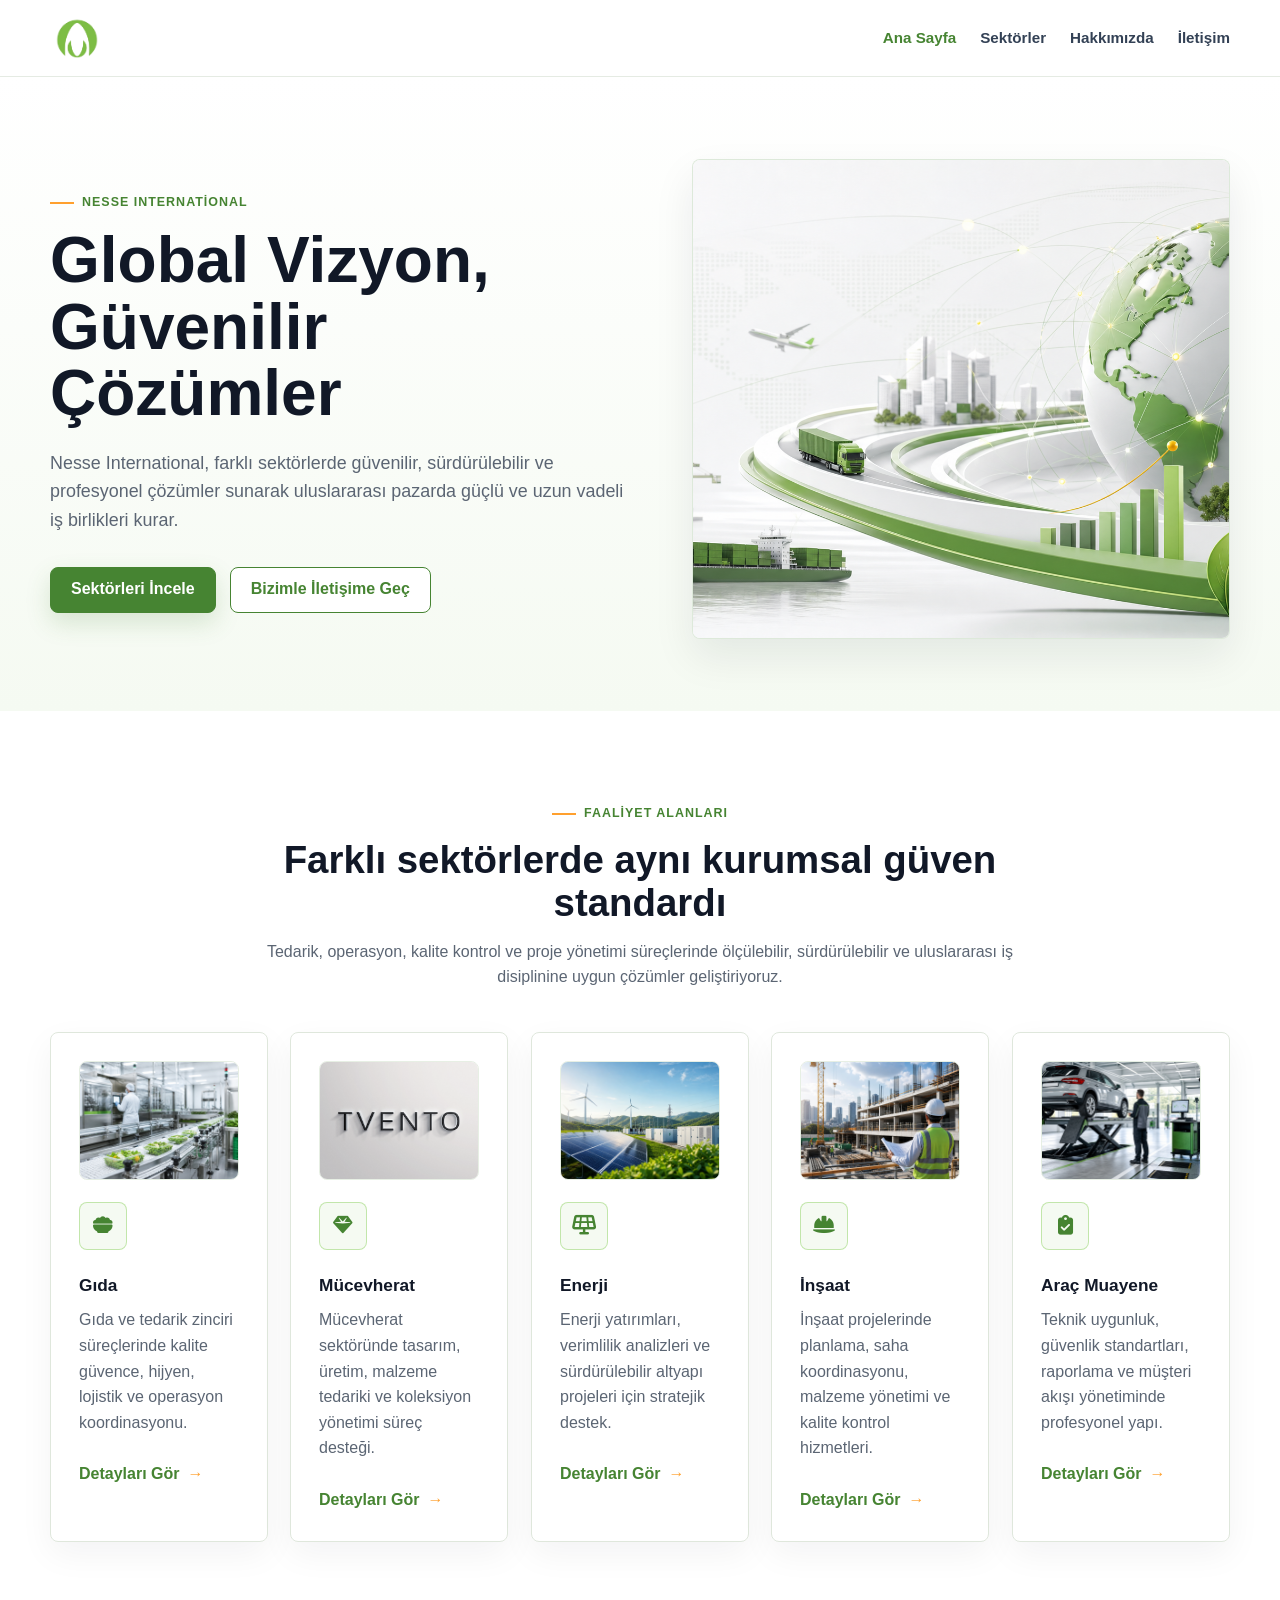
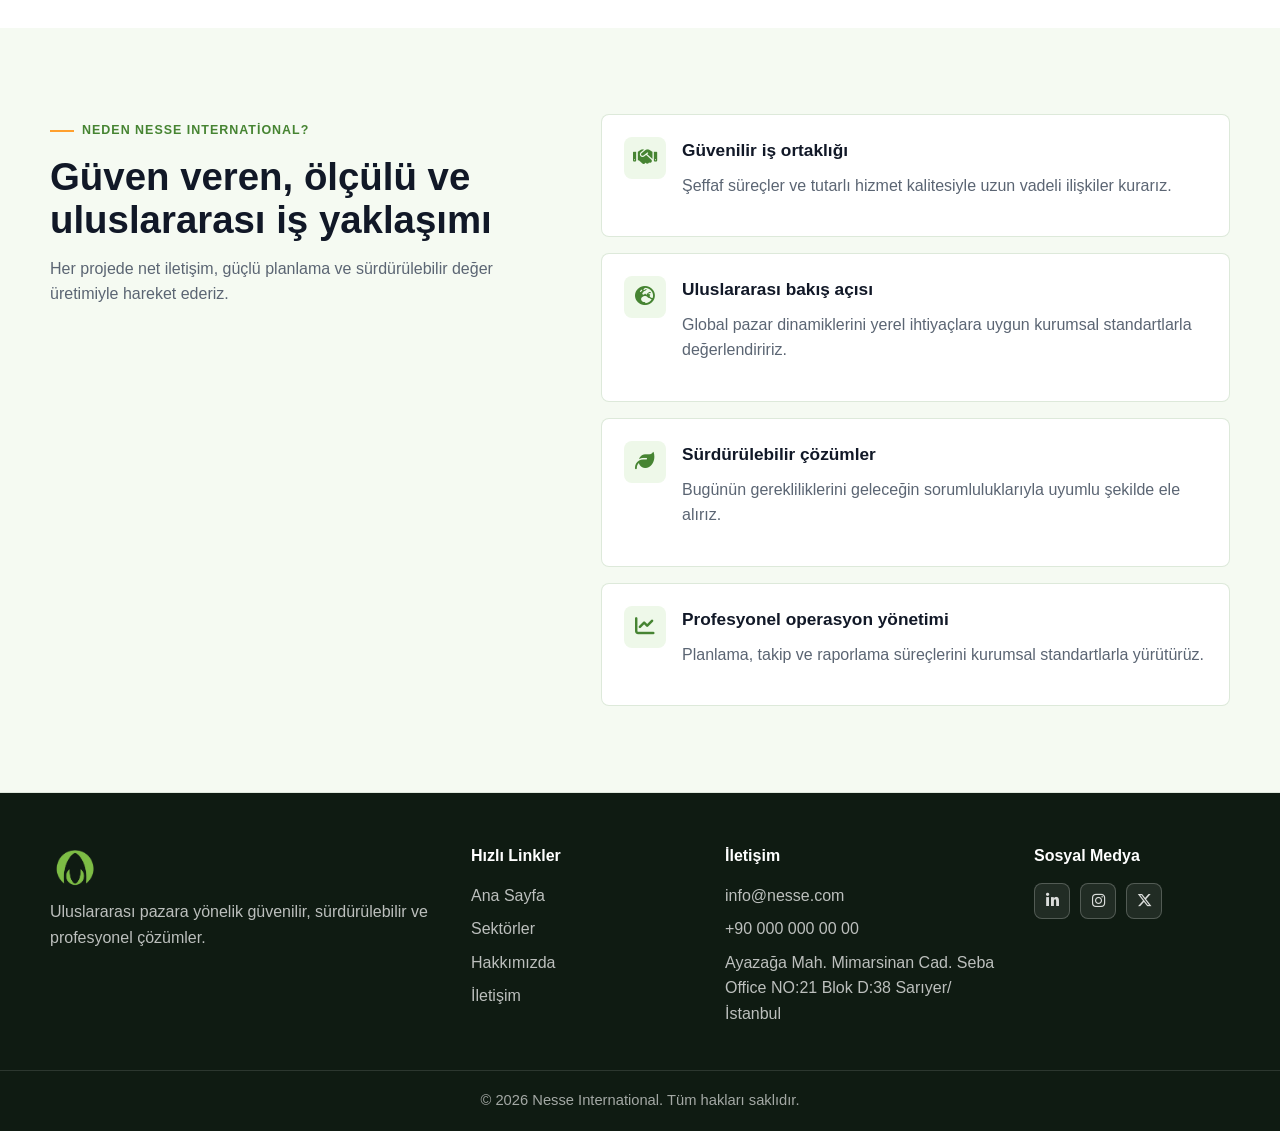
==== commit b68c9e84: "tvento yönlendirme" ====
--- a/index.html
+++ b/index.html
@@ -71,11 +71,11 @@
             <a class="text-link" href="sektor-gida.html">Detayları Gör</a>
           </article>
           <article class="service-card">
-            <img src="assets/sector-taki.png" alt="Mücevherat üretim ve sunum alanı" />
+            <img src="assets/tvento_logo.webp" alt="Mücevherat üretim ve sunum alanı" />
             <span class="icon-box" aria-hidden="true"><i class="fa-solid fa-gem"></i></span>
             <h3>Mücevherat</h3>
             <p>Mücevherat sektöründe tasarım, üretim, malzeme tedariki ve koleksiyon yönetimi süreç desteği.</p>
-            <a class="text-link" href="sektor-mucevherat.html">Detayları Gör</a>
+            <a class="text-link" href="https://tvento.com/" target="_blank">Detayları Gör</a>
           </article>
           <article class="service-card">
             <img src="assets/sector-enerji.png" alt="Yenilenebilir enerji altyapısı" />
